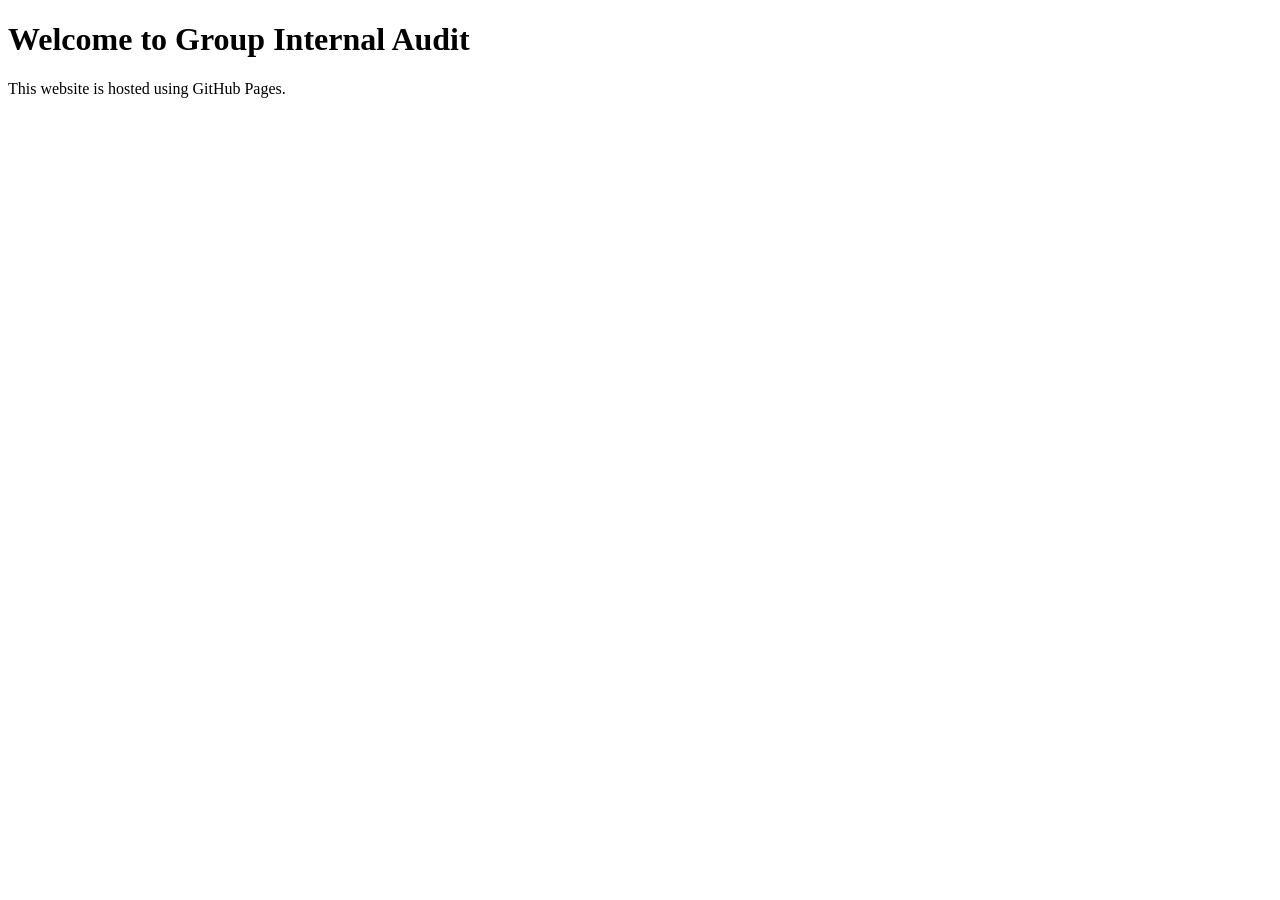
==== index.html @ 6e66cccd "Create index.html" ====
<!DOCTYPE html>
<html>
<head>
    <title>Liva Group Internal Audit</title>
</head>
<body>
    <h1>Welcome to Group Internal Audit</h1>
    <p>This website is hosted using GitHub Pages.</p>
</body>
</html>
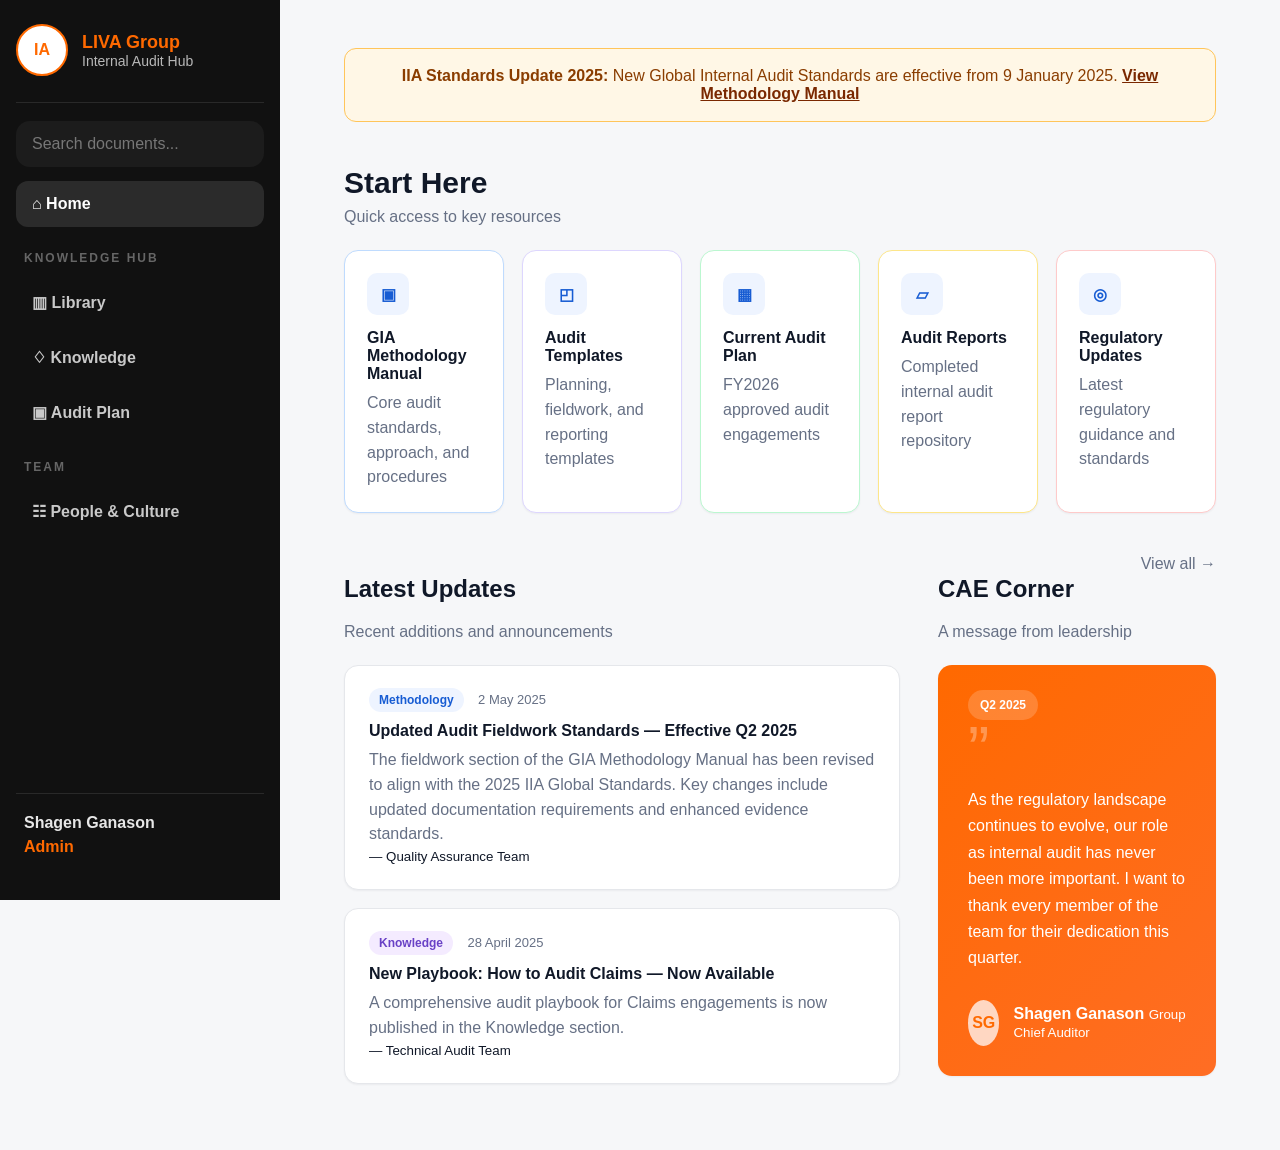
==== commit e18b62e9: "Add files via upload" ====
--- a/index.html
+++ b/index.html
@@ -1,10 +1,121 @@
 <!DOCTYPE html>
-<html>
+<html lang="en">
 <head>
-    <title>Liva Group Internal Audit</title>
+  <meta charset="UTF-8" />
+  <meta name="viewport" content="width=device-width, initial-scale=1.0" />
+  <title>LIVA Group Internal Audit Hub</title>
+  <link rel="stylesheet" href="styles.css" />
 </head>
 <body>
-    <h1>Welcome to Group Internal Audit</h1>
-    <p>This website is hosted using GitHub Pages.</p>
+  <aside class="sidebar">
+    <div class="brand">
+      <div class="logo">IA</div>
+      <div>
+        <div class="brand-title">LIVA Group</div>
+        <div class="brand-subtitle">Internal Audit Hub</div>
+      </div>
+    </div>
+
+    <div class="search">Search documents...</div>
+
+    <nav>
+      <a class="active" href="index.html">⌂ Home</a>
+      <div class="nav-label">Knowledge Hub</div>
+      <a href="library.html">▥ Library</a>
+      <a href="knowledge.html">♢ Knowledge</a>
+      <a href="audit-plan.html">▣ Audit Plan</a>
+      <div class="nav-label">Team</div>
+      <a href="people.html">☷ People & Culture</a>
+    </nav>
+
+    <div class="profile">
+      <strong>Shagen Ganason</strong>
+      <span>Admin</span>
+    </div>
+  </aside>
+
+  <main class="content">
+    <section class="alert">
+      <strong>IIA Standards Update 2025:</strong> New Global Internal Audit Standards are effective from 9 January 2025.
+      <a href="library.html">View Methodology Manual</a>
+    </section>
+
+    <section class="page-header">
+      <h1>Start Here</h1>
+      <p>Quick access to key resources</p>
+    </section>
+
+    <section class="quick-grid">
+      <a class="quick-card blue" href="library.html">
+        <div class="icon">▣</div>
+        <h3>GIA Methodology Manual</h3>
+        <p>Core audit standards, approach, and procedures</p>
+      </a>
+      <a class="quick-card purple" href="library.html">
+        <div class="icon">◰</div>
+        <h3>Audit Templates</h3>
+        <p>Planning, fieldwork, and reporting templates</p>
+      </a>
+      <a class="quick-card green" href="audit-plan.html">
+        <div class="icon">▦</div>
+        <h3>Current Audit Plan</h3>
+        <p>FY2026 approved audit engagements</p>
+      </a>
+      <a class="quick-card amber" href="library.html">
+        <div class="icon">▱</div>
+        <h3>Audit Reports</h3>
+        <p>Completed internal audit report repository</p>
+      </a>
+      <a class="quick-card red" href="library.html">
+        <div class="icon">◎</div>
+        <h3>Regulatory Updates</h3>
+        <p>Latest regulatory guidance and standards</p>
+      </a>
+    </section>
+
+    <section class="two-column">
+      <div>
+        <h2>Latest Updates</h2>
+        <p class="muted">Recent additions and announcements</p>
+
+        <article class="update-card">
+          <div><span class="tag blue-tag">Methodology</span> <span class="date">2 May 2025</span></div>
+          <h3>Updated Audit Fieldwork Standards — Effective Q2 2025</h3>
+          <p>The fieldwork section of the GIA Methodology Manual has been revised to align with the 2025 IIA Global Standards. Key changes include updated documentation requirements and enhanced evidence standards.</p>
+          <small>— Quality Assurance Team</small>
+        </article>
+
+        <article class="update-card">
+          <div><span class="tag purple-tag">Knowledge</span> <span class="date">28 April 2025</span></div>
+          <h3>New Playbook: How to Audit Claims — Now Available</h3>
+          <p>A comprehensive audit playbook for Claims engagements is now published in the Knowledge section.</p>
+          <small>— Technical Audit Team</small>
+        </article>
+      </div>
+
+      <aside>
+        <div class="section-title">
+          <div>
+            <h2>CAE Corner</h2>
+            <p class="muted">A message from leadership</p>
+          </div>
+          <a href="people.html">View all →</a>
+        </div>
+
+        <div class="cae-card">
+          <span>Q2 2025</span>
+          <div class="quote">”</div>
+          <p>As the regulatory landscape continues to evolve, our role as internal audit has never been more important. I want to thank every member of the team for their dedication this quarter.</p>
+          <div class="cae-footer">
+            <div class="avatar">SG</div>
+            <div>
+              <strong>Shagen Ganason</strong>
+              <small>Group Chief Auditor</small>
+            </div>
+          </div>
+        </div>
+      </aside>
+    </section>
+  </main>
 </body>
 </html>
--- a/styles.css
+++ b/styles.css
@@ -0,0 +1,97 @@
+:root{
+  --orange:#ff6900;
+  --dark:#111111;
+  --bg:#f6f7f9;
+  --card:#ffffff;
+  --border:#e5e7eb;
+  --text:#101828;
+  --muted:#667085;
+}
+*{box-sizing:border-box}
+body{margin:0;font-family:Inter,Segoe UI,Arial,sans-serif;background:var(--bg);color:var(--text)}
+a{text-decoration:none;color:inherit}
+.sidebar{position:fixed;left:0;top:0;bottom:0;width:280px;background:#111;color:#c9c9c9;padding:24px 16px;display:flex;flex-direction:column}
+.brand{display:flex;gap:14px;align-items:center;padding-bottom:26px;border-bottom:1px solid #292929}
+.logo{width:52px;height:52px;border-radius:50%;background:#fff;color:var(--orange);display:flex;align-items:center;justify-content:center;font-weight:800;border:2px solid var(--orange)}
+.brand-title{color:var(--orange);font-weight:800;font-size:18px}
+.brand-subtitle{font-size:14px;color:#b8b8b8}
+.search{margin:18px 0 14px;padding:14px 16px;border-radius:14px;background:#1c1c1c;color:#777}
+nav{display:flex;flex-direction:column;gap:8px}
+nav a{padding:14px 16px;border-radius:12px;font-weight:650}
+nav a:hover, nav a.active{background:#2b2b2b;color:#fff}
+.nav-label{font-size:12px;text-transform:uppercase;letter-spacing:2px;color:#666;margin:16px 0 6px 8px;font-weight:700}
+.profile{margin-top:auto;border-top:1px solid #292929;padding:20px 8px}
+.profile strong{display:block;color:#e7e7e7}
+.profile span{display:block;color:var(--orange);font-weight:700;margin-top:6px}
+.content{margin-left:280px;padding:48px 64px;max-width:1600px}
+.alert{background:#fff7e6;border:1px solid #ffc55a;border-radius:12px;padding:18px 22px;color:#8a3d00;text-align:center;margin-bottom:44px}
+.alert a{color:#7a2800;text-decoration:underline;font-weight:800}
+.page-header h1{font-size:30px;margin:0 0 8px}
+.page-header p,.muted{color:var(--muted);margin:0 0 24px}
+.quick-grid,.featured-grid,.card-grid,.people-grid{display:grid;grid-template-columns:repeat(5,minmax(160px,1fr));gap:18px;margin-bottom:42px}
+.quick-card,.doc-feature,.article-card,.person,.update-card,.cae-card,.engagement,.plan-summary{background:var(--card);border:1px solid var(--border);border-radius:14px;box-shadow:0 1px 2px rgba(16,24,40,.05)}
+.quick-card{padding:22px;min-height:150px}
+.quick-card h3,.doc-feature h3,.article-card h3,.person h3,.update-card h3{margin:14px 0 8px;font-size:16px}
+.quick-card p,.doc-feature p,.article-card p,.person p,.update-card p{color:var(--muted);line-height:1.55;margin:0}
+.icon,.doc-icon{width:42px;height:42px;border-radius:10px;background:#eef4ff;color:#175cd3;display:flex;align-items:center;justify-content:center;font-weight:800}
+.blue{border-color:#bfdbfe}.purple{border-color:#ddd6fe}.green{border-color:#bbf7d0}.amber{border-color:#fde68a}.red{border-color:#fecaca}
+.two-column{display:grid;grid-template-columns:2fr 1fr;gap:38px}
+.update-card{padding:24px;margin-bottom:18px}
+.tag,.pill{font-size:12px;border-radius:999px;padding:5px 10px;background:#eef4ff;color:#175cd3;font-weight:700}
+.purple-tag{background:#f4ebff;color:#6941c6}.blue-tag{background:#eef4ff;color:#175cd3}
+.date{color:var(--muted);font-size:13px;margin-left:10px}
+.section-title{display:flex;justify-content:space-between;align-items:start}
+.section-title a{color:var(--muted)}
+.cae-card{background:linear-gradient(135deg,#ff6900,#ff6d24);color:#fff;padding:30px;border:none;min-height:360px}
+.cae-card span{background:rgba(255,255,255,.18);padding:8px 12px;border-radius:999px;font-size:12px;font-weight:800}
+.quote{font-size:64px;opacity:.3;height:58px}
+.cae-card p{line-height:1.65}
+.cae-footer{display:flex;gap:14px;align-items:center;margin-top:28px}
+.avatar{width:46px;height:46px;border-radius:50%;background:#ffd7c2;color:var(--orange);display:flex;align-items:center;justify-content:center;font-weight:800}
+.avatar.grey{background:#f2f4f7;color:#667085}
+.wide-search{background:#fff;border:1px solid var(--border);border-radius:12px;padding:18px 20px;color:#98a2b3;margin:22px 0 36px}
+.featured-grid{grid-template-columns:repeat(3,1fr)}
+.doc-feature{padding:24px}
+.library-layout{display:grid;grid-template-columns:260px 1fr;gap:36px}
+.categories h4{text-transform:uppercase;letter-spacing:1px;color:#98a2b3}
+.categories a{display:block;padding:13px 14px;border-radius:10px;color:#667085;font-weight:650}
+.categories a.selected{background:var(--orange);color:#fff}
+.doc-table{width:100%}
+.table-row{display:grid;grid-template-columns:2fr 1fr 1fr 1fr .7fr;gap:18px;background:#fff;border:1px solid var(--border);border-radius:12px;margin-bottom:10px;padding:16px 18px;align-items:center;color:#667085}
+.table-row.header{background:transparent;border:none;text-transform:uppercase;color:#98a2b3;font-size:12px;font-weight:800}
+.table-row span:first-child{color:#101828;font-weight:700}
+.table-row em{font-style:normal;color:#c2410c;border:1px solid #fdba74;background:#fff7ed;border-radius:999px;padding:3px 7px;font-size:12px}
+.card-grid{grid-template-columns:repeat(3,1fr)}
+.article-card{padding:24px;position:relative;min-height:260px}
+.article-card .pill{position:absolute;right:22px;top:22px}
+.article-card footer{border-top:1px solid var(--border);margin-top:22px;padding-top:16px;display:flex;gap:8px;align-items:center;color:#667085}
+.article-card footer span{background:#f2f4f7;border-radius:6px;padding:5px 8px;font-size:12px}
+.article-card footer small{margin-left:auto}
+.plan-summary{display:flex;gap:28px;align-items:center;padding:24px;margin:28px 0}
+.green-text{color:#039855}.purple-text{color:#7f56d9}.blue-text{color:#155eef}
+.quarter-tabs{display:flex;gap:10px;margin-bottom:28px;flex-wrap:wrap}
+.quarter-tabs button{border:1px solid var(--border);background:#fff;border-radius:10px;padding:12px 22px;font-weight:800;color:#667085}
+.quarter-tabs button:first-child{background:#101828;color:#fff}
+.quarter-tabs .active-tab{background:var(--orange);color:#fff;border-color:var(--orange)}
+.engagement-list{display:flex;flex-direction:column;gap:12px;margin-bottom:34px}
+.engagement{display:grid;grid-template-columns:2fr 1fr 1fr .45fr .65fr;gap:18px;padding:20px 24px;align-items:center}
+.engagement span{color:#667085}
+.risk,.status{font-style:normal;text-align:center;border-radius:999px;padding:6px 10px;font-size:12px;font-weight:800}
+.high{color:#c2410c;background:#fff7ed;border:1px solid #fdba74}.medium{color:#b54708;background:#fffaeb;border:1px solid #fedf89}.critical{color:#344054;background:#f9fafb;border:1px solid #d0d5dd}
+.complete{color:#027a48;background:#ecfdf3;border:1px solid #6ce9a6}.progress{color:#6941c6;background:#f4ebff;border:1px solid #d6bbfb}.planned{color:#155eef;background:#eff8ff;border:1px solid #84caff}
+.tabs{display:flex;gap:36px;border-bottom:1px solid var(--border);margin:30px 0 34px}
+.tabs span{padding:0 0 14px;color:#667085;font-weight:700}
+.tabs .selected-tab{color:#101828;border-bottom:2px solid var(--orange)}
+.people-grid{grid-template-columns:repeat(3,1fr)}
+.person{display:flex;gap:18px;padding:22px;min-height:145px}
+.person.highlight{background:#fff7f4;border-color:#ffb899}
+.person span{display:inline-block;margin:6px 6px 0 0;padding:5px 10px;border-radius:8px;background:#f2f4f7;font-size:12px;font-weight:700}
+.person.highlight span{background:#fff1e7;color:#c2410c}
+.person em{display:block;color:#667085;margin-top:10px}
+@media(max-width:1100px){
+  .sidebar{position:relative;width:100%;height:auto}
+  .content{margin-left:0;padding:28px}
+  .quick-grid,.card-grid,.people-grid{grid-template-columns:1fr}
+  .two-column,.library-layout{grid-template-columns:1fr}
+  .table-row,.engagement{grid-template-columns:1fr}
+}
